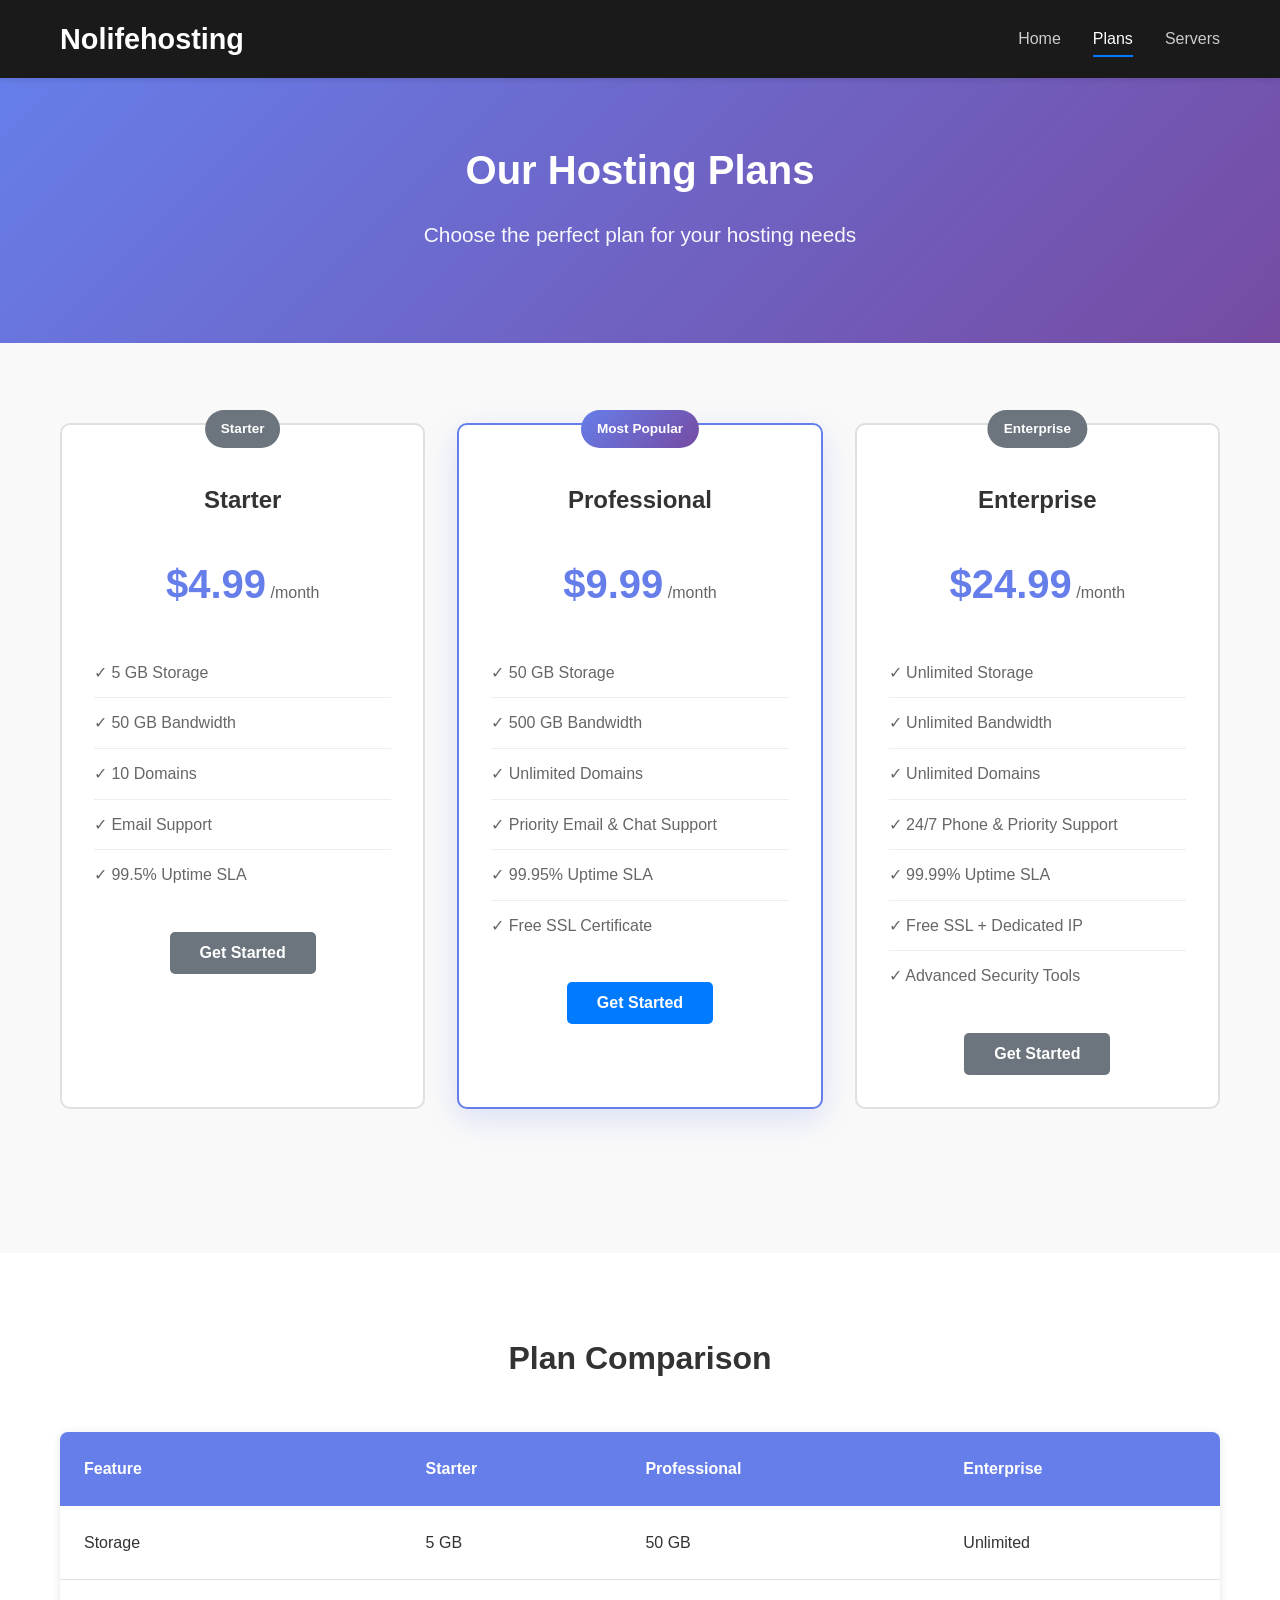
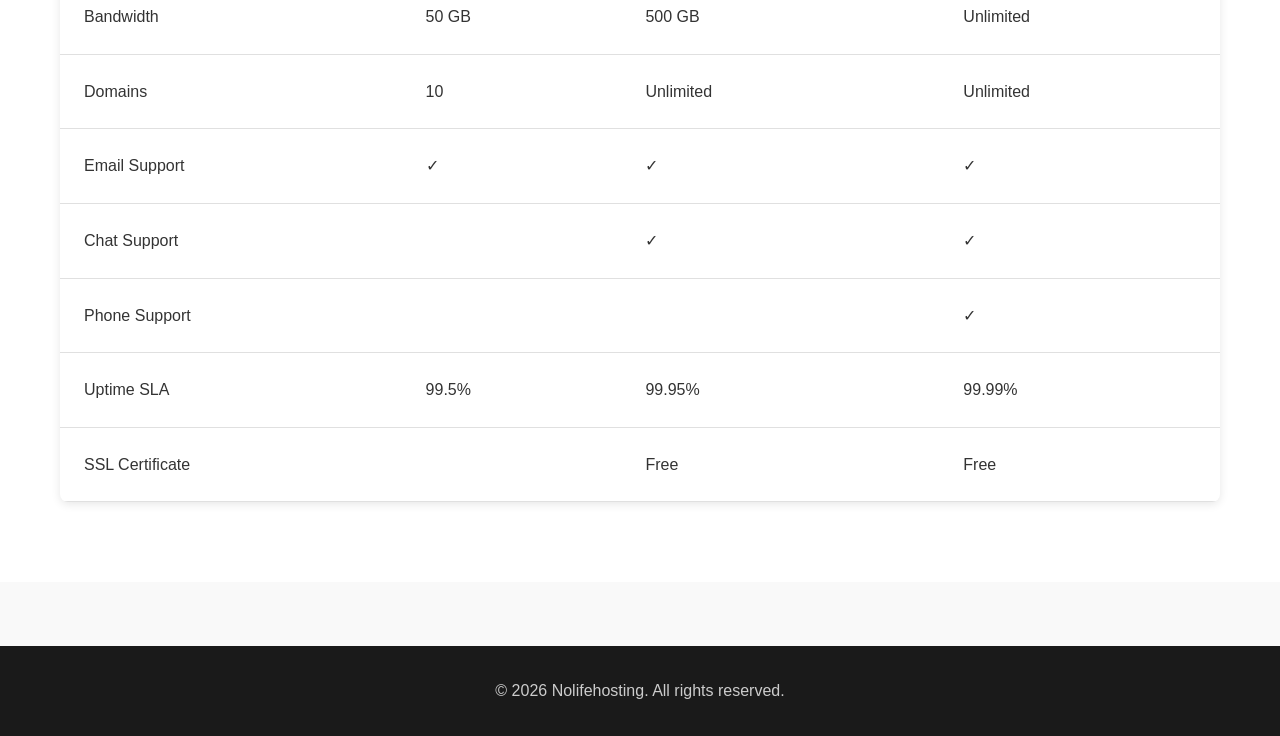
==== plans.html @ 52379056 "Add hosting website with plans and server list - Create index.html with hero section and server stat" ====
<!DOCTYPE html>
<html lang="en">
<head>
    <meta charset="UTF-8">
    <meta name="viewport" content="width=device-width, initial-scale=1.0">
    <title>Our Plans - Nolifehosting</title>
    <link rel="stylesheet" href="style.css">
</head>
<body>
    <header>
        <nav class="navbar">
            <div class="container">
                <div class="logo">Nolifehosting</div>
                <ul class="nav-links">
                    <li><a href="index.html">Home</a></li>
                    <li><a href="plans.html" class="active">Plans</a></li>
                    <li><a href="index.html#servers">Servers</a></li>
                </ul>
            </div>
        </nav>
    </header>

    <section class="hero hero-alt">
        <div class="container">
            <h1>Our Hosting Plans</h1>
            <p>Choose the perfect plan for your hosting needs</p>
        </div>
    </section>

    <section class="plans-section">
        <div class="container">
            <div class="plans-grid">
                <div class="plan-card">
                    <div class="plan-badge">Starter</div>
                    <h3>Starter</h3>
                    <div class="plan-price">
                        <span class="price">$4.99</span>
                        <span class="period">/month</span>
                    </div>
                    <ul class="plan-features">
                        <li>✓ 5 GB Storage</li>
                        <li>✓ 50 GB Bandwidth</li>
                        <li>✓ 10 Domains</li>
                        <li>✓ Email Support</li>
                        <li>✓ 99.5% Uptime SLA</li>
                    </ul>
                    <button class="btn btn-secondary">Get Started</button>
                </div>

                <div class="plan-card featured">
                    <div class="plan-badge featured-badge">Most Popular</div>
                    <h3>Professional</h3>
                    <div class="plan-price">
                        <span class="price">$9.99</span>
                        <span class="period">/month</span>
                    </div>
                    <ul class="plan-features">
                        <li>✓ 50 GB Storage</li>
                        <li>✓ 500 GB Bandwidth</li>
                        <li>✓ Unlimited Domains</li>
                        <li>✓ Priority Email & Chat Support</li>
                        <li>✓ 99.95% Uptime SLA</li>
                        <li>✓ Free SSL Certificate</li>
                    </ul>
                    <button class="btn btn-primary">Get Started</button>
                </div>

                <div class="plan-card">
                    <div class="plan-badge">Enterprise</div>
                    <h3>Enterprise</h3>
                    <div class="plan-price">
                        <span class="price">$24.99</span>
                        <span class="period">/month</span>
                    </div>
                    <ul class="plan-features">
                        <li>✓ Unlimited Storage</li>
                        <li>✓ Unlimited Bandwidth</li>
                        <li>✓ Unlimited Domains</li>
                        <li>✓ 24/7 Phone & Priority Support</li>
                        <li>✓ 99.99% Uptime SLA</li>
                        <li>✓ Free SSL + Dedicated IP</li>
                        <li>✓ Advanced Security Tools</li>
                    </ul>
                    <button class="btn btn-secondary">Get Started</button>
                </div>
            </div>
        </div>
    </section>

    <section class="comparison-section">
        <div class="container">
            <h2>Plan Comparison</h2>
            <table class="comparison-table">
                <thead>
                    <tr>
                        <th>Feature</th>
                        <th>Starter</th>
                        <th>Professional</th>
                        <th>Enterprise</th>
                    </tr>
                </thead>
                <tbody>
                    <tr>
                        <td>Storage</td>
                        <td>5 GB</td>
                        <td>50 GB</td>
                        <td>Unlimited</td>
                    </tr>
                    <tr>
                        <td>Bandwidth</td>
                        <td>50 GB</td>
                        <td>500 GB</td>
                        <td>Unlimited</td>
                    </tr>
                    <tr>
                        <td>Domains</td>
                        <td>10</td>
                        <td>Unlimited</td>
                        <td>Unlimited</td>
                    </tr>
                    <tr>
                        <td>Email Support</td>
                        <td>✓</td>
                        <td>✓</td>
                        <td>✓</td>
                    </tr>
                    <tr>
                        <td>Chat Support</td>
                        <td></td>
                        <td>✓</td>
                        <td>✓</td>
                    </tr>
                    <tr>
                        <td>Phone Support</td>
                        <td></td>
                        <td></td>
                        <td>✓</td>
                    </tr>
                    <tr>
                        <td>Uptime SLA</td>
                        <td>99.5%</td>
                        <td>99.95%</td>
                        <td>99.99%</td>
                    </tr>
                    <tr>
                        <td>SSL Certificate</td>
                        <td></td>
                        <td>Free</td>
                        <td>Free</td>
                    </tr>
                </tbody>
            </table>
        </div>
    </section>

    <footer>
        <div class="container">
            <p>&copy; 2026 Nolifehosting. All rights reserved.</p>
        </div>
    </footer>

    <script src="script.js"></script>
</body>
</html>
---- style.css ----
* {
    margin: 0;
    padding: 0;
    box-sizing: border-box;
}

body {
    font-family: 'Segoe UI', Tahoma, Geneva, Verdana, sans-serif;
    line-height: 1.6;
    color: #333;
    background-color: #f9f9f9;
}

.container {
    max-width: 1200px;
    margin: 0 auto;
    padding: 0 20px;
}

/* Header & Navigation */
header {
    background-color: #1a1a1a;
    box-shadow: 0 2px 5px rgba(0,0,0,0.1);
    position: sticky;
    top: 0;
    z-index: 100;
}

.navbar {
    display: flex;
    justify-content: space-between;
    align-items: center;
}

.navbar .container {
    display: flex;
    justify-content: space-between;
    align-items: center;
    width: 100%;
    padding: 1rem 20px;
}

.logo {
    font-size: 1.8rem;
    font-weight: bold;
    color: #fff;
    text-decoration: none;
}

.nav-links {
    display: flex;
    list-style: none;
    gap: 2rem;
}

.nav-links a {
    color: #ccc;
    text-decoration: none;
    transition: color 0.3s ease;
    padding: 0.5rem 0;
}

.nav-links a:hover,
.nav-links a.active {
    color: #fff;
    border-bottom: 2px solid #007bff;
}

/* Hero Section */
.hero {
    background: linear-gradient(135deg, #667eea 0%, #764ba2 100%);
    color: white;
    padding: 100px 0;
    text-align: center;
}

.hero h1 {
    font-size: 3rem;
    margin-bottom: 1rem;
    font-weight: bold;
}

.hero p {
    font-size: 1.3rem;
    margin-bottom: 2rem;
    opacity: 0.95;
}

.hero-alt {
    background: linear-gradient(135deg, #667eea 0%, #764ba2 100%);
    padding: 60px 0;
}

.hero-alt h1 {
    font-size: 2.5rem;
}

/* Buttons */
.btn {
    display: inline-block;
    padding: 12px 30px;
    border: none;
    border-radius: 5px;
    font-size: 1rem;
    cursor: pointer;
    text-decoration: none;
    transition: all 0.3s ease;
    font-weight: 600;
}

.btn-primary {
    background-color: #007bff;
    color: white;
}

.btn-primary:hover {
    background-color: #0056b3;
    transform: translateY(-2px);
    box-shadow: 0 5px 15px rgba(0, 123, 255, 0.3);
}

.btn-secondary {
    background-color: #6c757d;
    color: white;
}

.btn-secondary:hover {
    background-color: #545b62;
    transform: translateY(-2px);
    box-shadow: 0 5px 15px rgba(108, 117, 125, 0.3);
}

/* Servers Section */
.servers-section {
    padding: 80px 0;
    background-color: #fff;
}

.servers-section h2 {
    text-align: center;
    font-size: 2.5rem;
    margin-bottom: 3rem;
    color: #333;
}

.servers-grid {
    display: grid;
    grid-template-columns: repeat(auto-fit, minmax(350px, 1fr));
    gap: 2rem;
}

.server-card {
    background: white;
    border: 1px solid #e0e0e0;
    border-radius: 10px;
    padding: 2rem;
    box-shadow: 0 2px 10px rgba(0, 0, 0, 0.08);
    transition: all 0.3s ease;
}

.server-card:hover {
    transform: translateY(-5px);
    box-shadow: 0 10px 25px rgba(0, 0, 0, 0.15);
    border-color: #667eea;
}

.server-status {
    display: inline-block;
    padding: 0.5rem 1rem;
    border-radius: 20px;
    font-size: 0.9rem;
    font-weight: bold;
    margin-bottom: 1rem;
}

.server-status.online {
    background-color: #d4edda;
    color: #155724;
}

.server-card h3 {
    font-size: 1.5rem;
    margin-bottom: 0.5rem;
    color: #333;
}

.server-location {
    color: #666;
    margin-bottom: 1.5rem;
    font-size: 1rem;
}

.server-stats {
    background-color: #f9f9f9;
    padding: 1.5rem;
    border-radius: 8px;
    margin-bottom: 1.5rem;
}

.stat {
    margin-bottom: 1.5rem;
}

.stat:last-child {
    margin-bottom: 0;
}

.stat .label {
    display: block;
    font-size: 0.9rem;
    color: #666;
    margin-bottom: 0.5rem;
    font-weight: 600;
}

.progress-bar {
    background-color: #e0e0e0;
    border-radius: 10px;
    height: 8px;
    margin-bottom: 0.5rem;
    overflow: hidden;
}

.progress {
    background: linear-gradient(90deg, #667eea 0%, #764ba2 100%);
    height: 100%;
    border-radius: 10px;
}

.stat .value {
    font-size: 0.9rem;
    color: #333;
    font-weight: 600;
}

.uptime {
    color: #666;
    font-size: 0.95rem;
}

.uptime strong {
    color: #155724;
}

/* Plans Section */
.plans-section {
    padding: 80px 0;
    background-color: #f9f9f9;
}

.plans-grid {
    display: grid;
    grid-template-columns: repeat(auto-fit, minmax(300px, 1fr));
    gap: 2rem;
    margin-bottom: 4rem;
}

.plan-card {
    background: white;
    border: 2px solid #e0e0e0;
    border-radius: 10px;
    padding: 2rem;
    text-align: center;
    position: relative;
    transition: all 0.3s ease;
}

.plan-card:hover {
    transform: translateY(-5px);
    box-shadow: 0 10px 30px rgba(0, 0, 0, 0.1);
}

.plan-card.featured {
    border-color: #667eea;
    transform: scale(1.05);
    box-shadow: 0 10px 30px rgba(102, 126, 234, 0.2);
}

.plan-card.featured:hover {
    transform: scale(1.05) translateY(-5px);
}

.plan-badge {
    position: absolute;
    top: -15px;
    left: 50%;
    transform: translateX(-50%);
    background-color: #6c757d;
    color: white;
    padding: 0.5rem 1rem;
    border-radius: 20px;
    font-size: 0.85rem;
    font-weight: bold;
}

.plan-badge.featured-badge {
    background: linear-gradient(135deg, #667eea 0%, #764ba2 100%);
}

.plan-card h3 {
    margin-top: 1.5rem;
    font-size: 1.5rem;
    margin-bottom: 1rem;
    color: #333;
}

.plan-price {
    margin: 2rem 0;
}

.plan-price .price {
    font-size: 2.5rem;
    font-weight: bold;
    color: #667eea;
}

.plan-price .period {
    color: #666;
    font-size: 1rem;
}

.plan-features {
    list-style: none;
    margin: 2rem 0;
    text-align: left;
}

.plan-features li {
    padding: 0.75rem 0;
    border-bottom: 1px solid #eee;
    color: #666;
}

.plan-features li:last-child {
    border-bottom: none;
}

/* Comparison Section */
.comparison-section {
    padding: 80px 0;
    background-color: white;
}

.comparison-section h2 {
    text-align: center;
    font-size: 2rem;
    margin-bottom: 3rem;
    color: #333;
}

.comparison-table {
    width: 100%;
    border-collapse: collapse;
    box-shadow: 0 2px 10px rgba(0, 0, 0, 0.1);
    border-radius: 8px;
    overflow: hidden;
}

.comparison-table thead {
    background-color: #667eea;
    color: white;
}

.comparison-table th {
    padding: 1.5rem;
    text-align: left;
    font-weight: 600;
}

.comparison-table td {
    padding: 1.5rem;
    border-bottom: 1px solid #e0e0e0;
}

.comparison-table tbody tr:hover {
    background-color: #f9f9f9;
}

/* Footer */
footer {
    background-color: #1a1a1a;
    color: #ccc;
    text-align: center;
    padding: 2rem 0;
    margin-top: 4rem;
}

footer p {
    margin: 0;
}

/* Responsive Design */
@media (max-width: 768px) {
    .hero h1 {
        font-size: 2rem;
    }

    .hero p {
        font-size: 1.1rem;
    }

    .nav-links {
        gap: 1rem;
        font-size: 0.9rem;
    }

    .servers-grid,
    .plans-grid {
        grid-template-columns: 1fr;
    }

    .plan-card.featured {
        transform: scale(1);
    }

    .plan-card.featured:hover {
        transform: translateY(-5px);
    }

    .servers-section h2,
    .comparison-section h2 {
        font-size: 1.8rem;
    }

    .comparison-table {
        font-size: 0.9rem;
    }

    .comparison-table th,
    .comparison-table td {
        padding: 1rem;
    }
}

@media (max-width: 480px) {
    .navbar .container {
        flex-direction: column;
        gap: 1rem;
    }

    .nav-links {
        width: 100%;
        justify-content: center;
    }

    .hero h1 {
        font-size: 1.5rem;
    }

    .hero p {
        font-size: 1rem;
    }

    .plans-grid,
    .servers-grid {
        grid-template-columns: 1fr;
    }
}
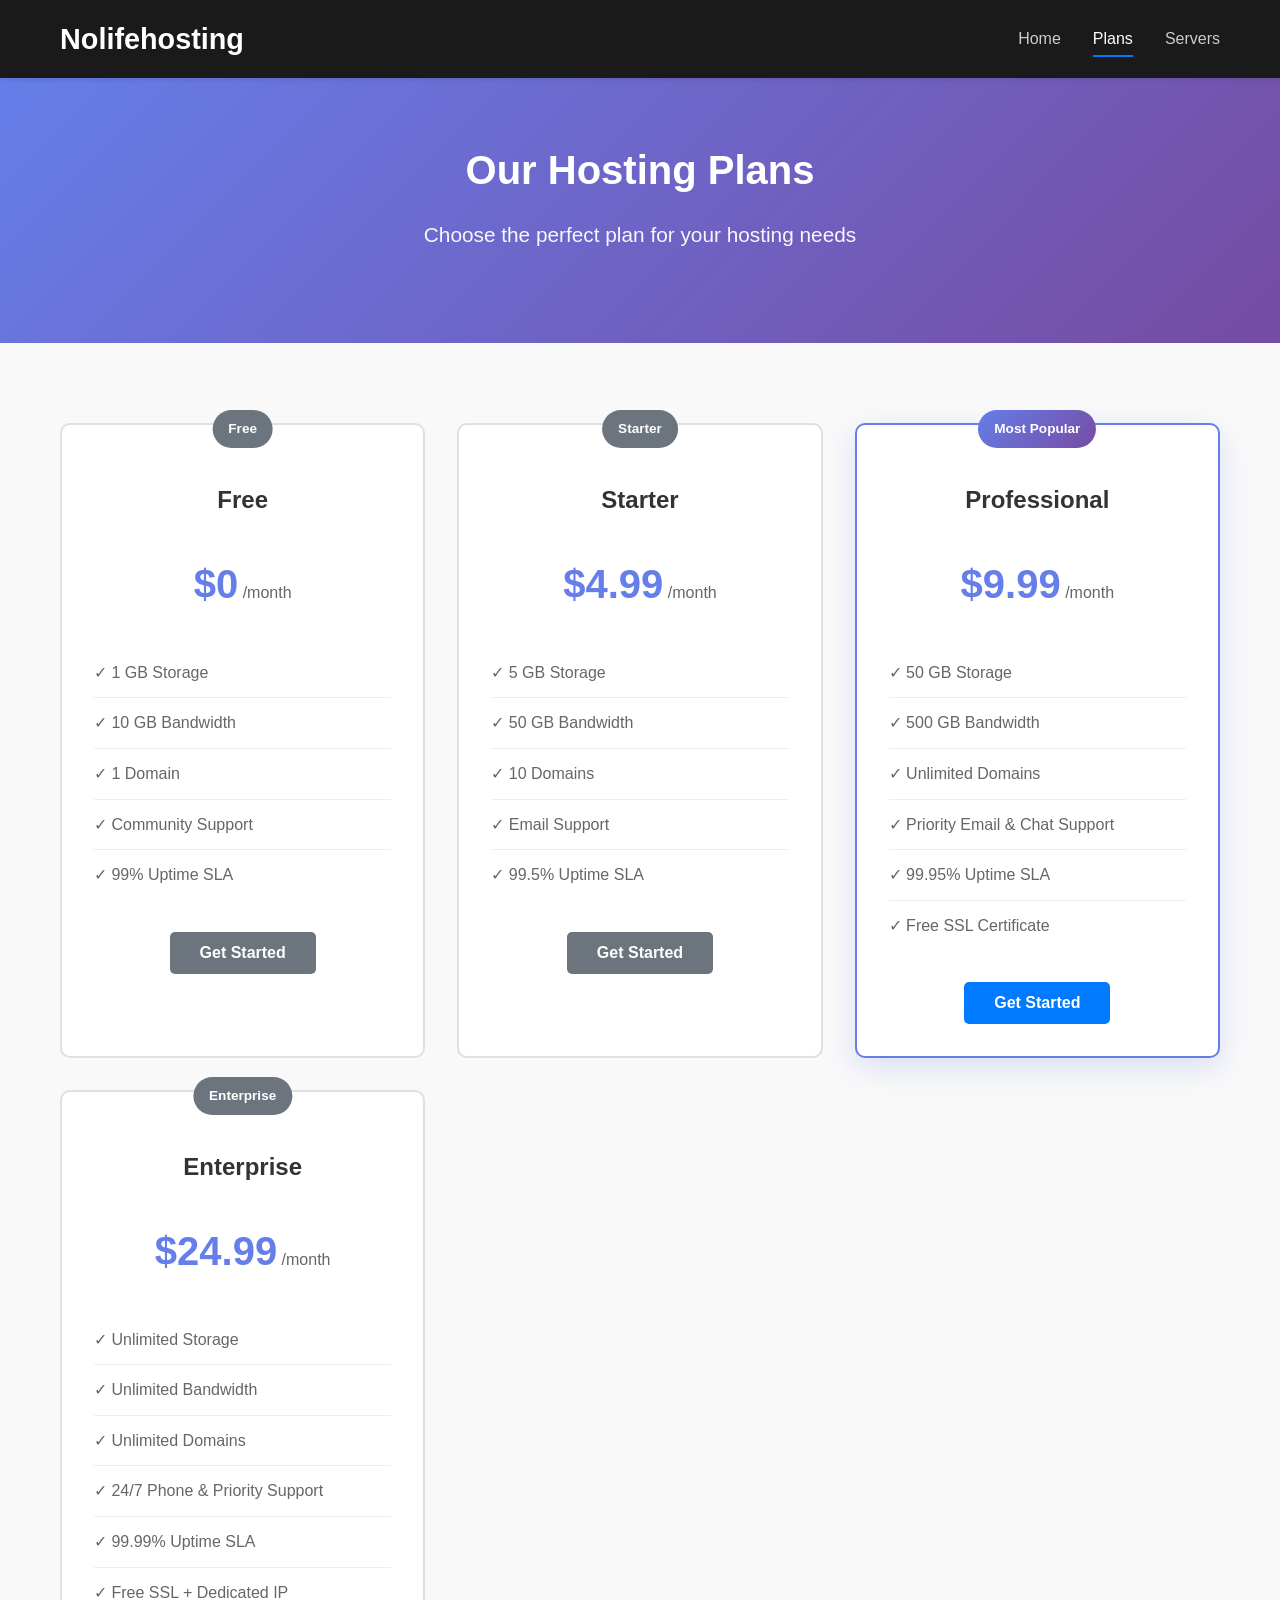
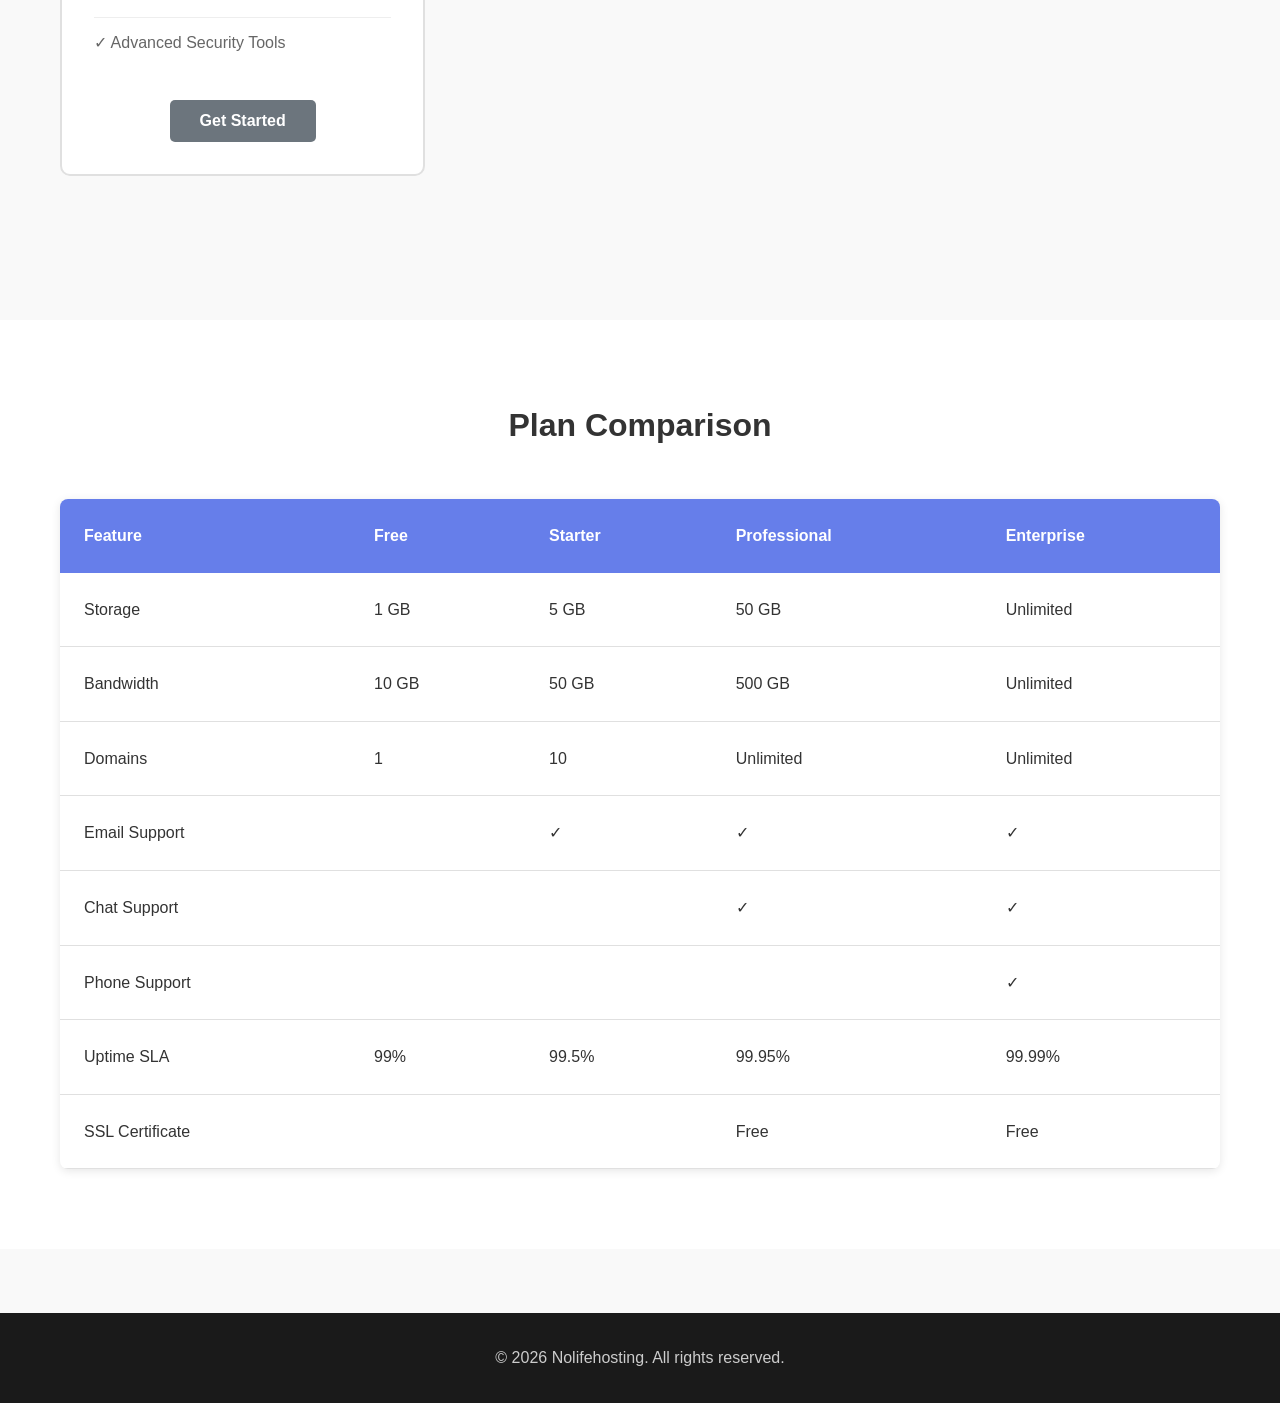
==== commit ed80077a: "Add preview panels, free plan, and clickable server regions - Add 'Why Choose Nolifehosting?' previe" ====
--- a/plans.html
+++ b/plans.html
@@ -30,6 +30,23 @@
     <section class="plans-section">
         <div class="container">
             <div class="plans-grid">
+                <div class="plan-card">
+                    <div class="plan-badge">Free</div>
+                    <h3>Free</h3>
+                    <div class="plan-price">
+                        <span class="price">$0</span>
+                        <span class="period">/month</span>
+                    </div>
+                    <ul class="plan-features">
+                        <li>✓ 1 GB Storage</li>
+                        <li>✓ 10 GB Bandwidth</li>
+                        <li>✓ 1 Domain</li>
+                        <li>✓ Community Support</li>
+                        <li>✓ 99% Uptime SLA</li>
+                    </ul>
+                    <button class="btn btn-secondary">Get Started</button>
+                </div>
+
                 <div class="plan-card">
                     <div class="plan-badge">Starter</div>
                     <h3>Starter</h3>
@@ -94,6 +111,7 @@
                 <thead>
                     <tr>
                         <th>Feature</th>
+                        <th>Free</th>
                         <th>Starter</th>
                         <th>Professional</th>
                         <th>Enterprise</th>
@@ -102,30 +120,35 @@
                 <tbody>
                     <tr>
                         <td>Storage</td>
+                        <td>1 GB</td>
                         <td>5 GB</td>
                         <td>50 GB</td>
                         <td>Unlimited</td>
                     </tr>
                     <tr>
                         <td>Bandwidth</td>
+                        <td>10 GB</td>
                         <td>50 GB</td>
                         <td>500 GB</td>
                         <td>Unlimited</td>
                     </tr>
                     <tr>
                         <td>Domains</td>
+                        <td>1</td>
                         <td>10</td>
                         <td>Unlimited</td>
                         <td>Unlimited</td>
                     </tr>
                     <tr>
                         <td>Email Support</td>
+                        <td></td>
                         <td>✓</td>
                         <td>✓</td>
                         <td>✓</td>
                     </tr>
                     <tr>
                         <td>Chat Support</td>
+                        <td></td>
                         <td></td>
                         <td>✓</td>
                         <td>✓</td>
@@ -134,16 +157,19 @@
                         <td>Phone Support</td>
                         <td></td>
                         <td></td>
+                        <td></td>
                         <td>✓</td>
                     </tr>
                     <tr>
                         <td>Uptime SLA</td>
+                        <td>99%</td>
                         <td>99.5%</td>
                         <td>99.95%</td>
                         <td>99.99%</td>
                     </tr>
                     <tr>
                         <td>SSL Certificate</td>
+                        <td></td>
                         <td></td>
                         <td>Free</td>
                         <td>Free</td>
--- a/style.css
+++ b/style.css
@@ -130,6 +130,57 @@
     box-shadow: 0 5px 15px rgba(108, 117, 125, 0.3);
 }
 
+/* Preview Section */
+.preview-section {
+    padding: 80px 0;
+    background-color: white;
+}
+
+.preview-section h2 {
+    text-align: center;
+    font-size: 2.5rem;
+    margin-bottom: 3rem;
+    color: #333;
+}
+
+.preview-grid {
+    display: grid;
+    grid-template-columns: repeat(auto-fit, minmax(250px, 1fr));
+    gap: 2rem;
+}
+
+.preview-card {
+    background: linear-gradient(135deg, #f5f7fa 0%, #f9fafb 100%);
+    padding: 2rem;
+    border-radius: 10px;
+    text-align: center;
+    transition: all 0.3s ease;
+    border: 1px solid #e0e0e0;
+}
+
+.preview-card:hover {
+    transform: translateY(-5px);
+    box-shadow: 0 10px 30px rgba(102, 126, 234, 0.15);
+    border-color: #667eea;
+}
+
+.preview-icon {
+    font-size: 3rem;
+    margin-bottom: 1rem;
+}
+
+.preview-card h3 {
+    font-size: 1.3rem;
+    margin-bottom: 0.5rem;
+    color: #333;
+}
+
+.preview-card p {
+    color: #666;
+    font-size: 0.95rem;
+    line-height: 1.5;
+}
+
 /* Servers Section */
 .servers-section {
     padding: 80px 0;
@@ -139,8 +190,15 @@
 .servers-section h2 {
     text-align: center;
     font-size: 2.5rem;
+    margin-bottom: 1rem;
+    color: #333;
+}
+
+.servers-subtitle {
+    text-align: center;
+    color: #666;
     margin-bottom: 3rem;
-    color: #333;
+    font-size: 1.1rem;
 }
 
 .servers-grid {
@@ -164,6 +222,13 @@
     border-color: #667eea;
 }
 
+.server-card-link {
+    text-decoration: none;
+    color: inherit;
+    display: block;
+    cursor: pointer;
+}
+
 .server-status {
     display: inline-block;
     padding: 0.5rem 1rem;
@@ -172,8 +237,6 @@
     font-weight: bold;
     margin-bottom: 1rem;
 }
-
-.server-status.online {
     background-color: #d4edda;
     color: #155724;
 }
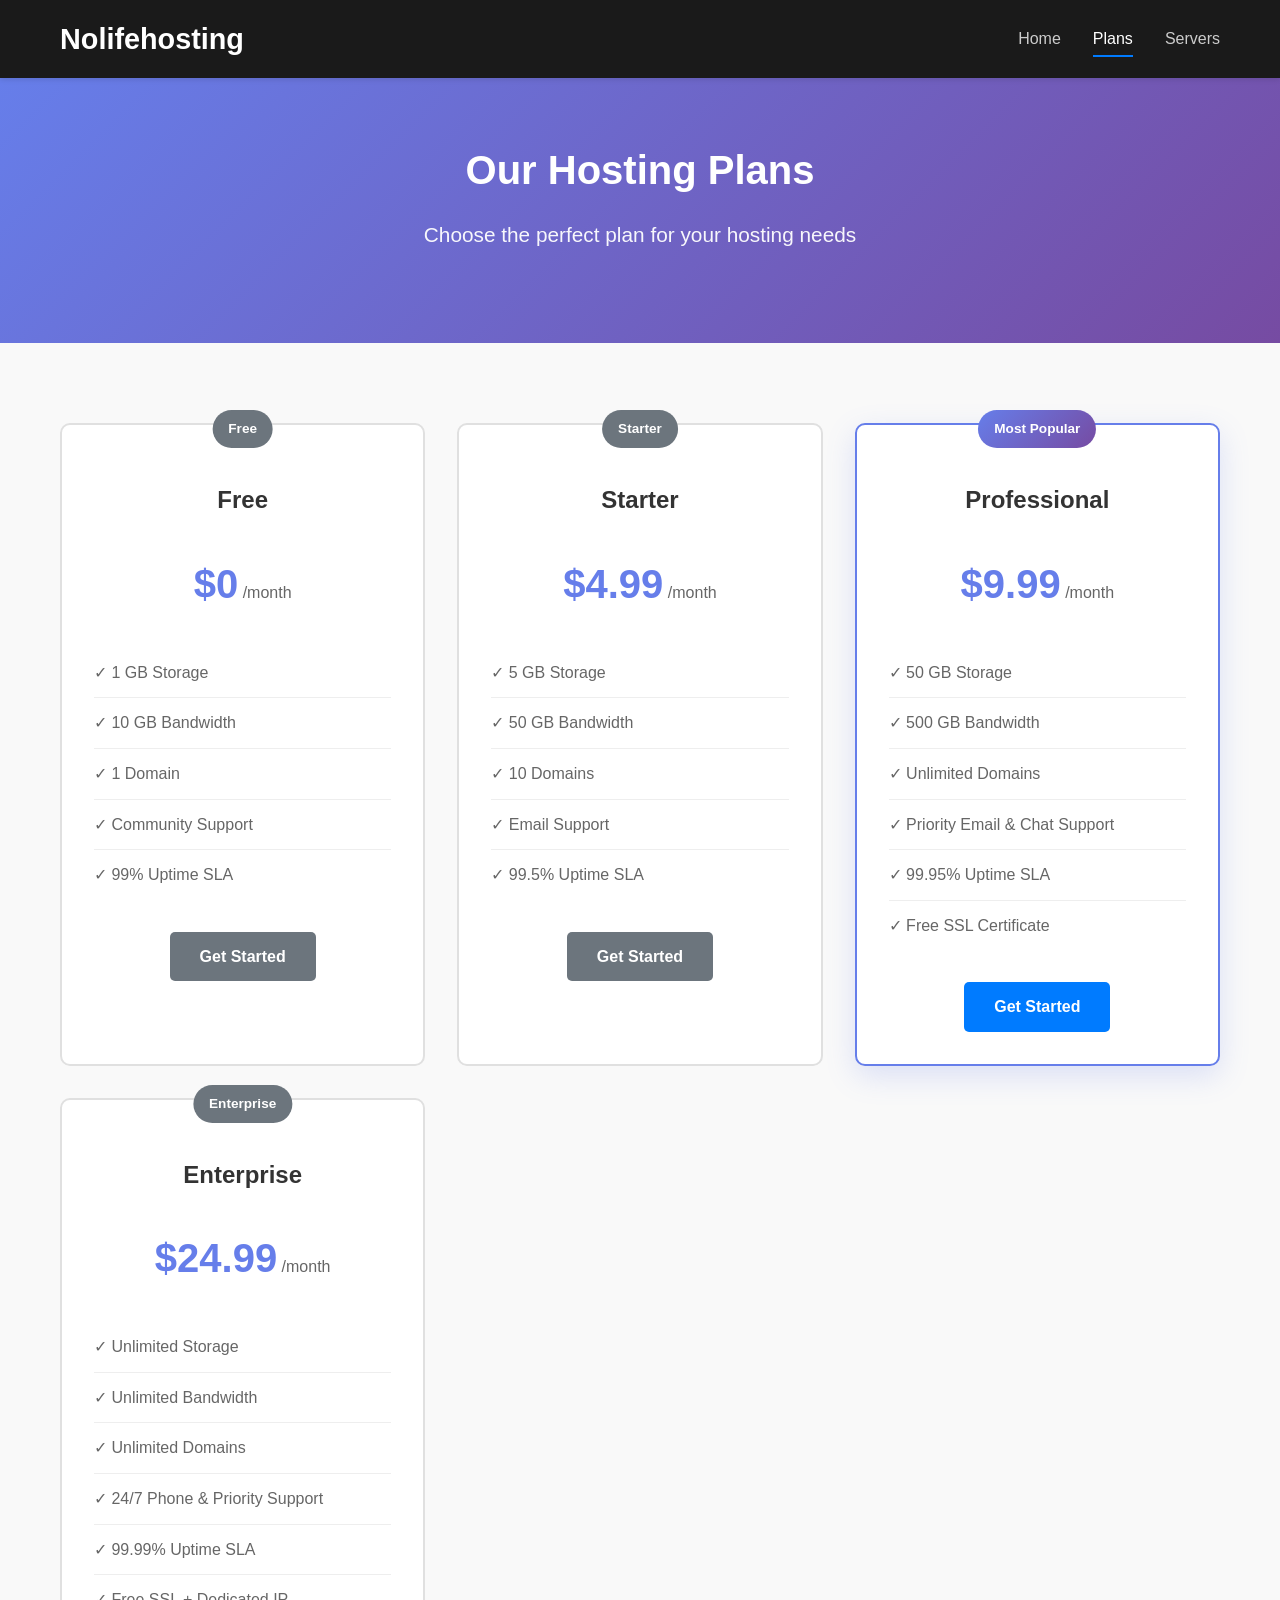
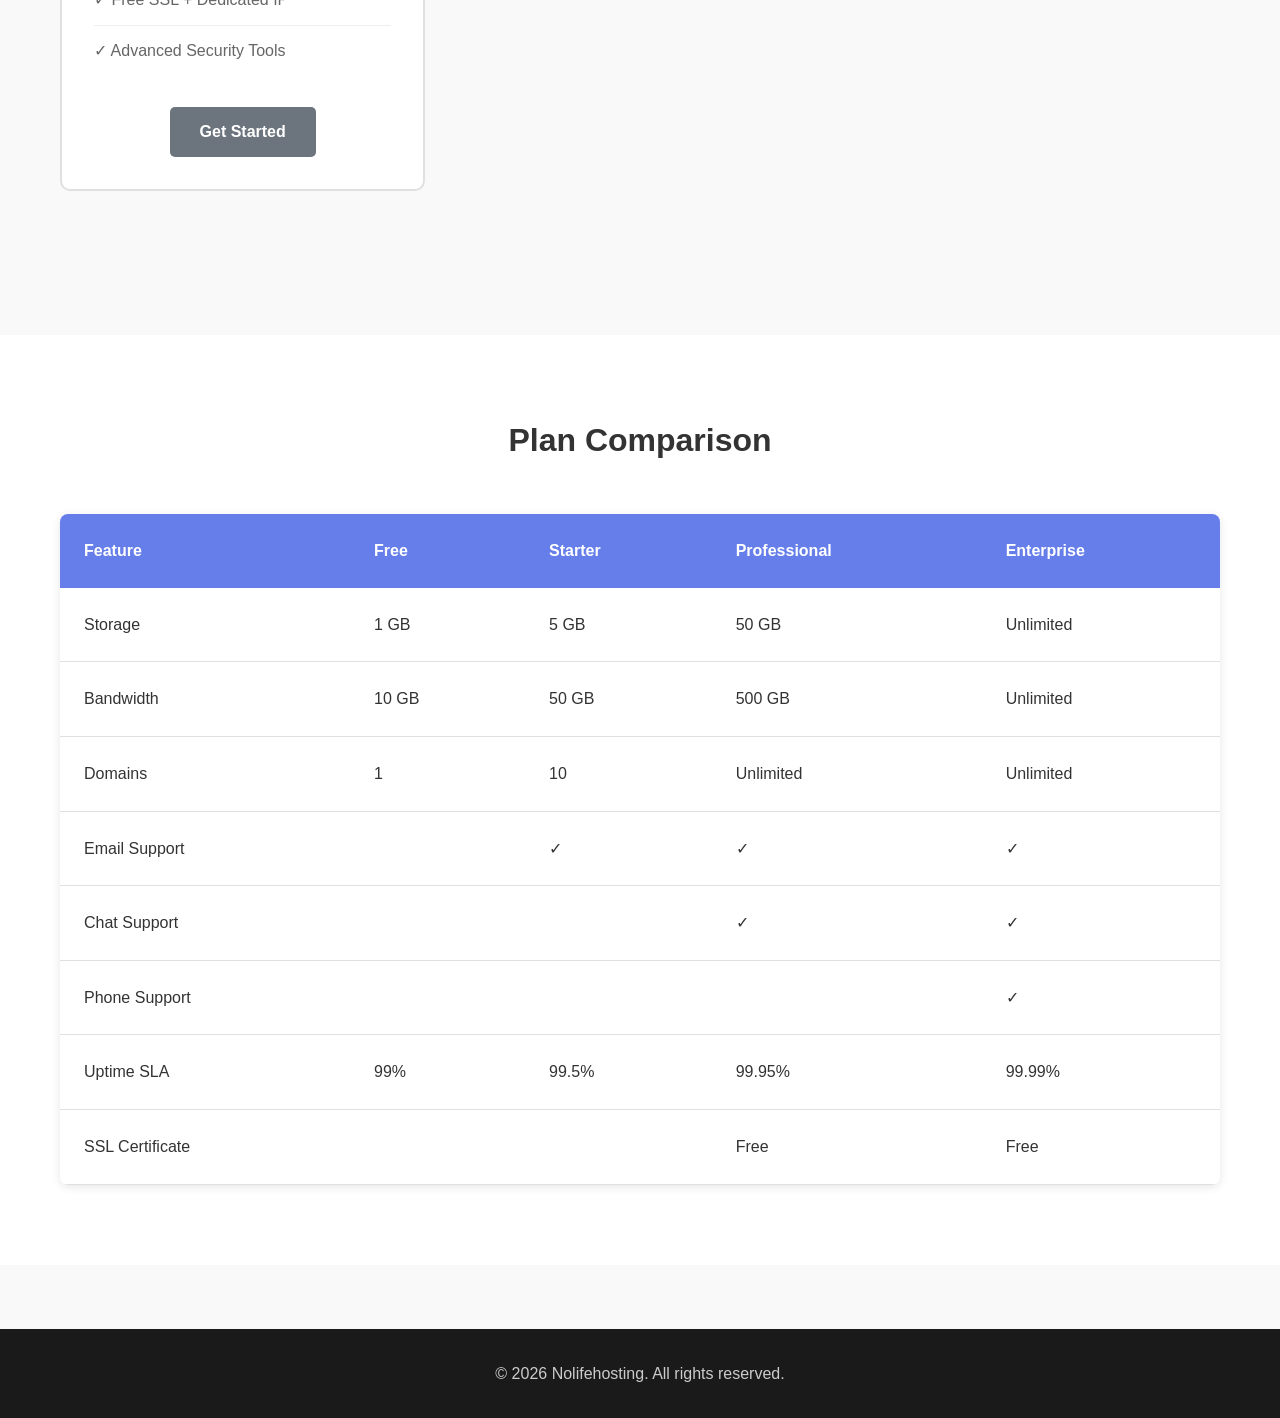
==== commit a9f78807: "Add payment checkout page with multiple payment methods - Create checkout.html with complete billing" ====
--- a/plans.html
+++ b/plans.html
@@ -44,7 +44,7 @@
                         <li>✓ Community Support</li>
                         <li>✓ 99% Uptime SLA</li>
                     </ul>
-                    <button class="btn btn-secondary">Get Started</button>
+                    <a href="checkout.html?plan=Free&price=0" class="btn btn-secondary">Get Started</a>
                 </div>
 
                 <div class="plan-card">
@@ -61,7 +61,7 @@
                         <li>✓ Email Support</li>
                         <li>✓ 99.5% Uptime SLA</li>
                     </ul>
-                    <button class="btn btn-secondary">Get Started</button>
+                    <a href="checkout.html?plan=Starter&price=4.99" class="btn btn-secondary">Get Started</a>
                 </div>
 
                 <div class="plan-card featured">
@@ -79,7 +79,7 @@
                         <li>✓ 99.95% Uptime SLA</li>
                         <li>✓ Free SSL Certificate</li>
                     </ul>
-                    <button class="btn btn-primary">Get Started</button>
+                    <a href="checkout.html?plan=Professional&price=9.99" class="btn btn-primary">Get Started</a>
                 </div>
 
                 <div class="plan-card">
@@ -98,7 +98,7 @@
                         <li>✓ Free SSL + Dedicated IP</li>
                         <li>✓ Advanced Security Tools</li>
                     </ul>
-                    <button class="btn btn-secondary">Get Started</button>
+                    <a href="checkout.html?plan=Enterprise&price=24.99" class="btn btn-secondary">Get Started</a>
                 </div>
             </div>
         </div>
--- a/style.css
+++ b/style.css
@@ -237,6 +237,8 @@
     font-weight: bold;
     margin-bottom: 1rem;
 }
+
+.server-status.online {
     background-color: #d4edda;
     color: #155724;
 }
@@ -439,6 +441,219 @@
     background-color: #f9f9f9;
 }
 
+/* Checkout Section */
+.checkout-section {
+    padding: 60px 0;
+    background-color: #f9f9f9;
+    min-height: 100vh;
+}
+
+.checkout-container {
+    display: grid;
+    grid-template-columns: 2fr 1fr;
+    gap: 2rem;
+}
+
+.checkout-main {
+    background: white;
+    padding: 2rem;
+    border-radius: 10px;
+    box-shadow: 0 2px 10px rgba(0, 0, 0, 0.08);
+}
+
+.checkout-main h2 {
+    font-size: 1.5rem;
+    margin-bottom: 1.5rem;
+    color: #333;
+    margin-top: 2rem;
+}
+
+.checkout-main h2:first-child {
+    margin-top: 0;
+}
+
+.order-summary {
+    background: #f9f9f9;
+    padding: 1.5rem;
+    border-radius: 8px;
+    margin-bottom: 2rem;
+}
+
+.checkout-form {
+    margin-top: 2rem;
+}
+
+.form-group {
+    margin-bottom: 1.5rem;
+}
+
+.form-group label {
+    display: block;
+    margin-bottom: 0.5rem;
+    font-weight: 600;
+    color: #333;
+}
+
+.form-group input,
+.form-group select {
+    width: 100%;
+    padding: 0.75rem;
+    border: 1px solid #ddd;
+    border-radius: 5px;
+    font-size: 1rem;
+    font-family: inherit;
+    transition: border-color 0.3s ease;
+}
+
+.form-group input:focus,
+.form-group select:focus {
+    outline: none;
+    border-color: #667eea;
+    box-shadow: 0 0 0 3px rgba(102, 126, 234, 0.1);
+}
+
+.form-row {
+    display: grid;
+    grid-template-columns: 1fr 1fr;
+    gap: 1rem;
+}
+
+.payment-methods {
+    display: grid;
+    grid-template-columns: repeat(3, 1fr);
+    gap: 1rem;
+    margin: 1.5rem 0;
+}
+
+.payment-option {
+    display: flex;
+    align-items: center;
+    padding: 1rem;
+    border: 2px solid #ddd;
+    border-radius: 8px;
+    cursor: pointer;
+    transition: all 0.3s ease;
+}
+
+.payment-option:hover {
+    border-color: #667eea;
+    background-color: #f9f9f9;
+}
+
+.payment-option input[type="radio"] {
+    width: auto;
+    margin-right: 0.75rem;
+    cursor: pointer;
+}
+
+.payment-option input[type="radio"]:checked {
+    accent-color: #667eea;
+}
+
+.payment-label {
+    cursor: pointer;
+    font-weight: 600;
+}
+
+.payment-details {
+    background-color: #f9f9f9;
+    padding: 1.5rem;
+    border-radius: 8px;
+    margin-top: 1rem;
+}
+
+.info-text {
+    color: #666;
+    font-size: 0.95rem;
+    line-height: 1.5;
+}
+
+.form-group.checkbox {
+    display: flex;
+    align-items: center;
+    margin-top: 2rem;
+}
+
+.form-group.checkbox label {
+    display: flex;
+    align-items: center;
+    margin: 0;
+    font-weight: 500;
+}
+
+.form-group.checkbox input[type="checkbox"] {
+    width: auto;
+    margin-right: 0.75rem;
+    cursor: pointer;
+}
+
+.form-group.checkbox a {
+    color: #007bff;
+    text-decoration: none;
+}
+
+.form-group.checkbox a:hover {
+    text-decoration: underline;
+}
+
+.btn-large {
+    width: 100%;
+    padding: 1rem;
+    font-size: 1.1rem;
+    margin-top: 2rem;
+}
+
+.checkout-sidebar {
+    display: flex;
+    flex-direction: column;
+    gap: 2rem;
+}
+
+.order-details,
+.security-badge {
+    background: white;
+    padding: 2rem;
+    border-radius: 10px;
+    box-shadow: 0 2px 10px rgba(0, 0, 0, 0.08);
+    height: fit-content;
+    position: sticky;
+    top: 20px;
+}
+
+.order-details h3 {
+    font-size: 1.3rem;
+    margin-bottom: 1.5rem;
+    color: #333;
+}
+
+.detail-row {
+    display: flex;
+    justify-content: space-between;
+    padding: 0.75rem 0;
+    color: #666;
+}
+
+.detail-row span:first-child {
+    font-weight: 500;
+}
+
+.security-badge {
+    background: linear-gradient(135deg, #d4edda 0%, #c3e6cb 100%);
+    border: 1px solid #b1dfbb;
+    padding: 1.5rem;
+    text-align: center;
+}
+
+.security-badge p {
+    margin: 0.5rem 0;
+    color: #155724;
+}
+
+.security-badge p:first-child {
+    font-size: 2rem;
+    margin-bottom: 0.5rem;
+}
+
 /* Footer */
 footer {
     background-color: #1a1a1a;
@@ -493,6 +708,23 @@
     .comparison-table td {
         padding: 1rem;
     }
+
+    .checkout-container {
+        grid-template-columns: 1fr;
+    }
+
+    .checkout-sidebar {
+        position: static;
+    }
+
+    .order-details,
+    .security-badge {
+        position: static;
+    }
+
+    .payment-methods {
+        grid-template-columns: 1fr;
+    }
 }
 
 @media (max-width: 480px) {
@@ -518,4 +750,16 @@
     .servers-grid {
         grid-template-columns: 1fr;
     }
-}
+
+    .payment-methods {
+        grid-template-columns: 1fr;
+    }
+
+    .form-row {
+        grid-template-columns: 1fr;
+    }
+
+    .checkout-main {
+        padding: 1rem;
+    }
+}
